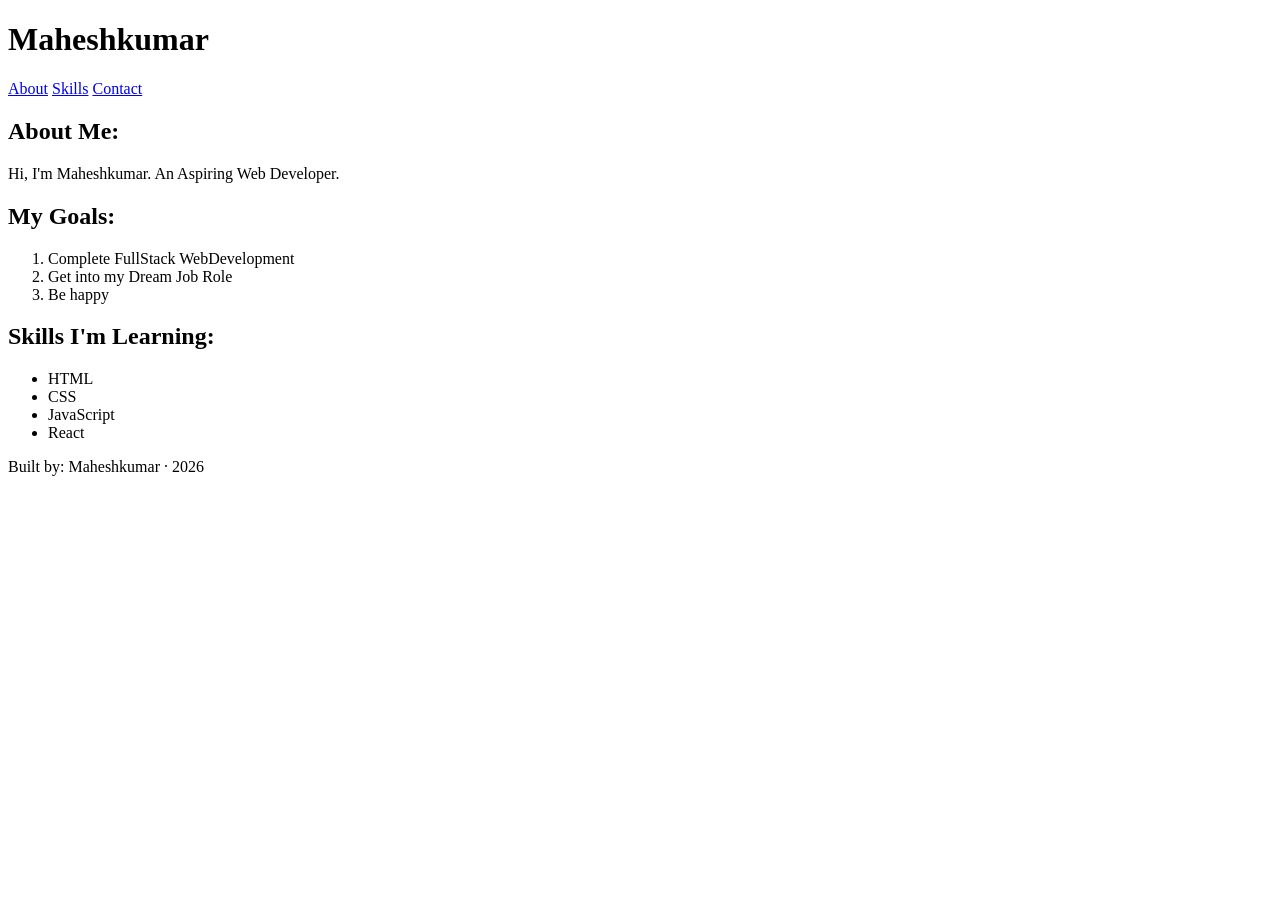
==== Week-1 HTML_CSS/Index.html @ d722ccef "Day 1: Built first HTML profile page" ====
<!DOCTYPE html>
<html lang="en">
  <head>
    <meta charset="UTF-8">
    <meta name="viewport" content="width=device-width, initial-scale=1.0">
    <meta name="description" content="Maheshkumar - Aspiring Full Stack Web Developer">
    <title>Maheshkumar | Web Developer</title>
  </head>
  <body>
    
    <header><h1>Maheshkumar</h1>
     <nav>
      <a href="#">About</a>
      <a href="#">Skills</a>
      <a href="#">Contact</a>
     </nav>
    </header>
     
     <main>
      <section>
        <h2>About Me:</h2>
        <p>Hi, I'm Maheshkumar. An Aspiring Web Developer.</p>
      </section>

      <section>
        <h2>My Goals:</h2>
        <ol>
          <li>Complete FullStack WebDevelopment</li>
          <li>Get into my Dream Job Role</li>
          <li>Be happy</li>
        </ol>
      </section>

      <section>
        <h2>Skills I'm Learning:</h2>
        <ul>
          <li>HTML</li>
          <li>CSS</li>
          <li>JavaScript</li>
          <li>React</li>
        </ul>
      </section>
     </main>

    <footer>Built by: Maheshkumar · 2026</footer>     

  </body>
</html>
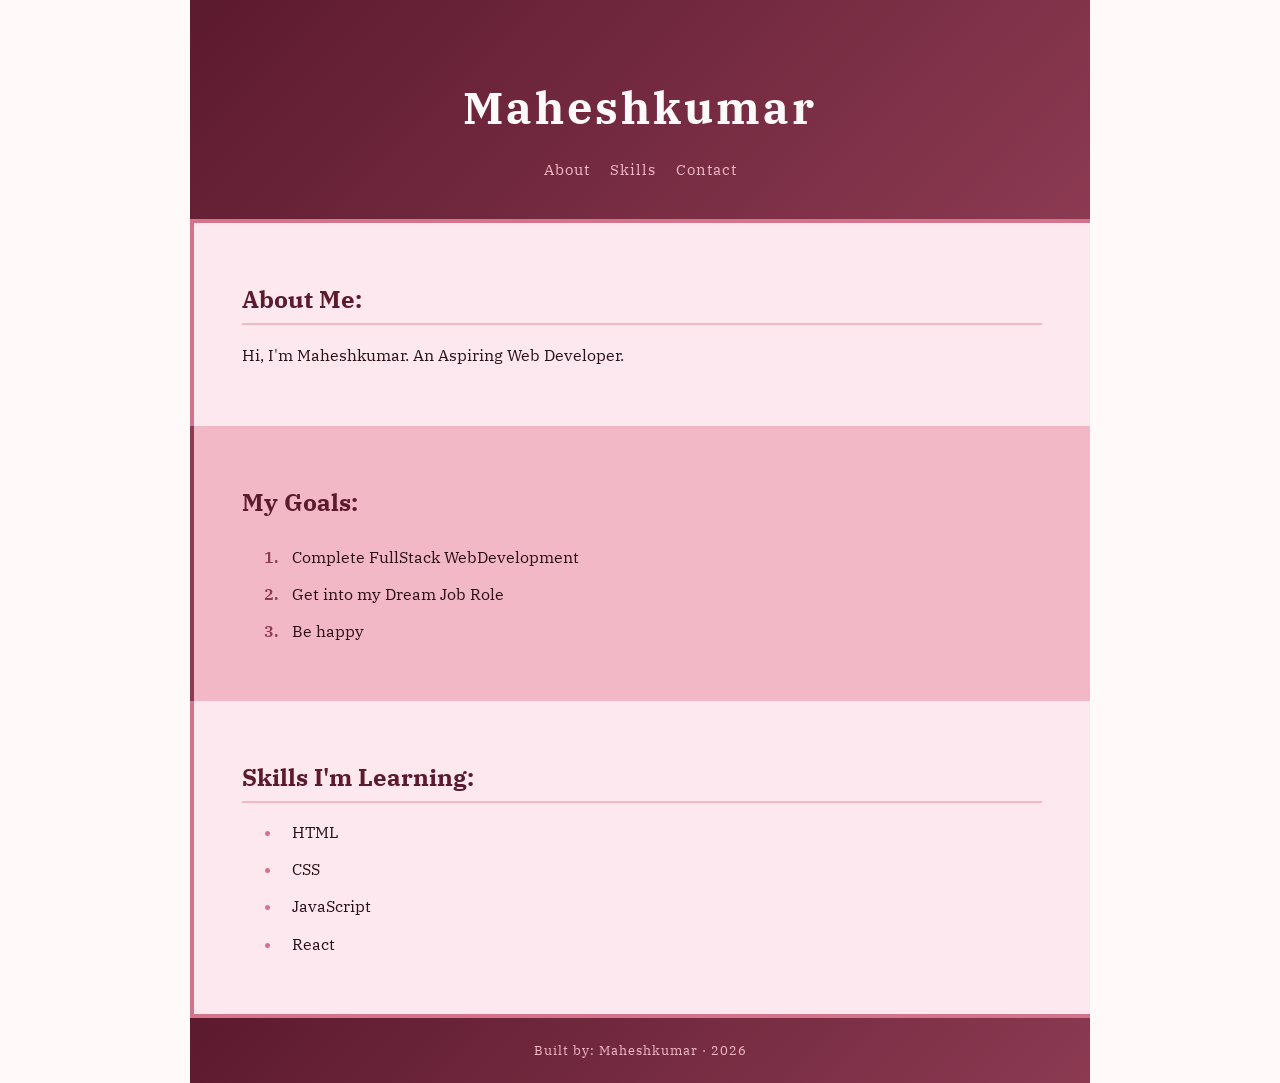
==== commit 65a4ea6c: "Day 2: Redesigned with Sakura blossom colour palette" ====
--- a/Week-1 HTML_CSS/Index.html
+++ b/Week-1 HTML_CSS/Index.html
@@ -5,11 +5,12 @@
     <meta name="viewport" content="width=device-width, initial-scale=1.0">
     <meta name="description" content="Maheshkumar - Aspiring Full Stack Web Developer">
     <title>Maheshkumar | Web Developer</title>
+    <link rel="stylesheet" href="style.css"> 
   </head>
   <body>
     
     <header><h1>Maheshkumar</h1>
-     <nav>
+     <nav class="navbar">
       <a href="#">About</a>
       <a href="#">Skills</a>
       <a href="#">Contact</a>
@@ -17,12 +18,12 @@
     </header>
      
      <main>
-      <section>
+      <section class="section" id="section-1">
         <h2>About Me:</h2>
         <p>Hi, I'm Maheshkumar. An Aspiring Web Developer.</p>
       </section>
 
-      <section>
+      <section class="section" id="section-2">
         <h2>My Goals:</h2>
         <ol>
           <li>Complete FullStack WebDevelopment</li>
@@ -31,7 +32,7 @@
         </ol>
       </section>
 
-      <section>
+      <section class="section" id="section-3">
         <h2>Skills I'm Learning:</h2>
         <ul>
           <li>HTML</li>
--- a/Week-1 HTML_CSS/style.css
+++ b/Week-1 HTML_CSS/style.css
@@ -0,0 +1,126 @@
+@import url('https://fonts.googleapis.com/css2?family=IBM+Plex+Serif:ital,wght@0,300;0,400;0,500;0,600;0,700;1,400&display=swap');
+
+/* ── CSS VARIABLES — Sakura Blossom Palette ── */
+:root {
+  --sakura-deep:   #5c1a2e;
+  --sakura-dark:   #8b3a52;
+  --sakura-mid:    #d4748c;
+  --sakura-light:  #f2b8c6;
+  --sakura-pale:   #fce8ee;
+  --sakura-white:  #fffaf9;
+  --sakura-mist:   #7a9e87;
+  --sakura-text:   #2d1018;
+}
+
+/* ── BASE ── */
+body {
+  font-family: 'IBM Plex Serif', serif;
+  max-width: 900px;
+  margin: 0 auto;
+  background-color: var(--sakura-white);
+  color: var(--sakura-text);
+}
+
+/* ── HEADER ── */
+header {
+  background: linear-gradient(135deg, var(--sakura-deep), var(--sakura-dark));
+  color: var(--sakura-white);
+  text-align: center;
+  padding: 48px 20px 24px;
+  border-bottom: 4px solid var(--sakura-mid);
+}
+
+header h1 {
+  font-size: 2.8rem;
+  font-weight: 700;
+  letter-spacing: 3px;
+  color: var(--sakura-white);
+  margin-bottom: 8px;
+}
+
+/* ── NAVBAR ── */
+.navbar {
+  display: flex;
+  gap: 20px;
+  padding: 16px 30px;
+  justify-content: center;
+}
+
+.navbar a {
+  color: var(--sakura-light);
+  text-decoration: none;
+  font-size: 15px;
+  letter-spacing: 1px;
+  transition: color 0.3s ease;
+}
+
+.navbar a:hover {
+  color: var(--sakura-mist);
+}
+
+/* ── SECTIONS ── */
+.section {
+  padding: 40px 48px;
+  max-width: 1100px;
+  margin: 0 auto;
+}
+
+#section-1 {
+  background-color: var(--sakura-pale);
+  border-left: 4px solid var(--sakura-mid);
+}
+
+#section-2 {
+  background-color: var(--sakura-light);
+  border-left: 4px solid var(--sakura-dark);
+}
+
+#section-3 {
+  background-color: var(--sakura-pale);
+  border-left: 4px solid var(--sakura-mid);
+}
+
+/* ── HEADINGS ── */
+h2 {
+  color: var(--sakura-deep);
+  font-size: 1.5rem;
+  margin-bottom: 16px;
+  padding-bottom: 8px;
+  border-bottom: 2px solid var(--sakura-light);
+}
+
+/* ── PARAGRAPH ── */
+p {
+  color: var(--sakura-text);
+  line-height: 1.8;
+  font-size: 1rem;
+}
+
+/* ── LISTS ── */
+li {
+  padding-left: 10px;
+  margin-bottom: 10px;
+  line-height: 1.7;
+  color: var(--sakura-text);
+}
+
+ol li::marker {
+  color: var(--sakura-dark);
+  font-weight: 600;
+}
+
+ul li::marker {
+  color: var(--sakura-mid);
+}
+
+/* ── FOOTER ── */
+footer {
+  background: linear-gradient(135deg, var(--sakura-deep), var(--sakura-dark));
+  color: var(--sakura-light);
+  text-align: center;
+  padding: 24px 20px;
+  font-size: 13px;
+  letter-spacing: 1px;
+  border-top: 4px solid var(--sakura-mid);
+  margin-top: 0;
+}
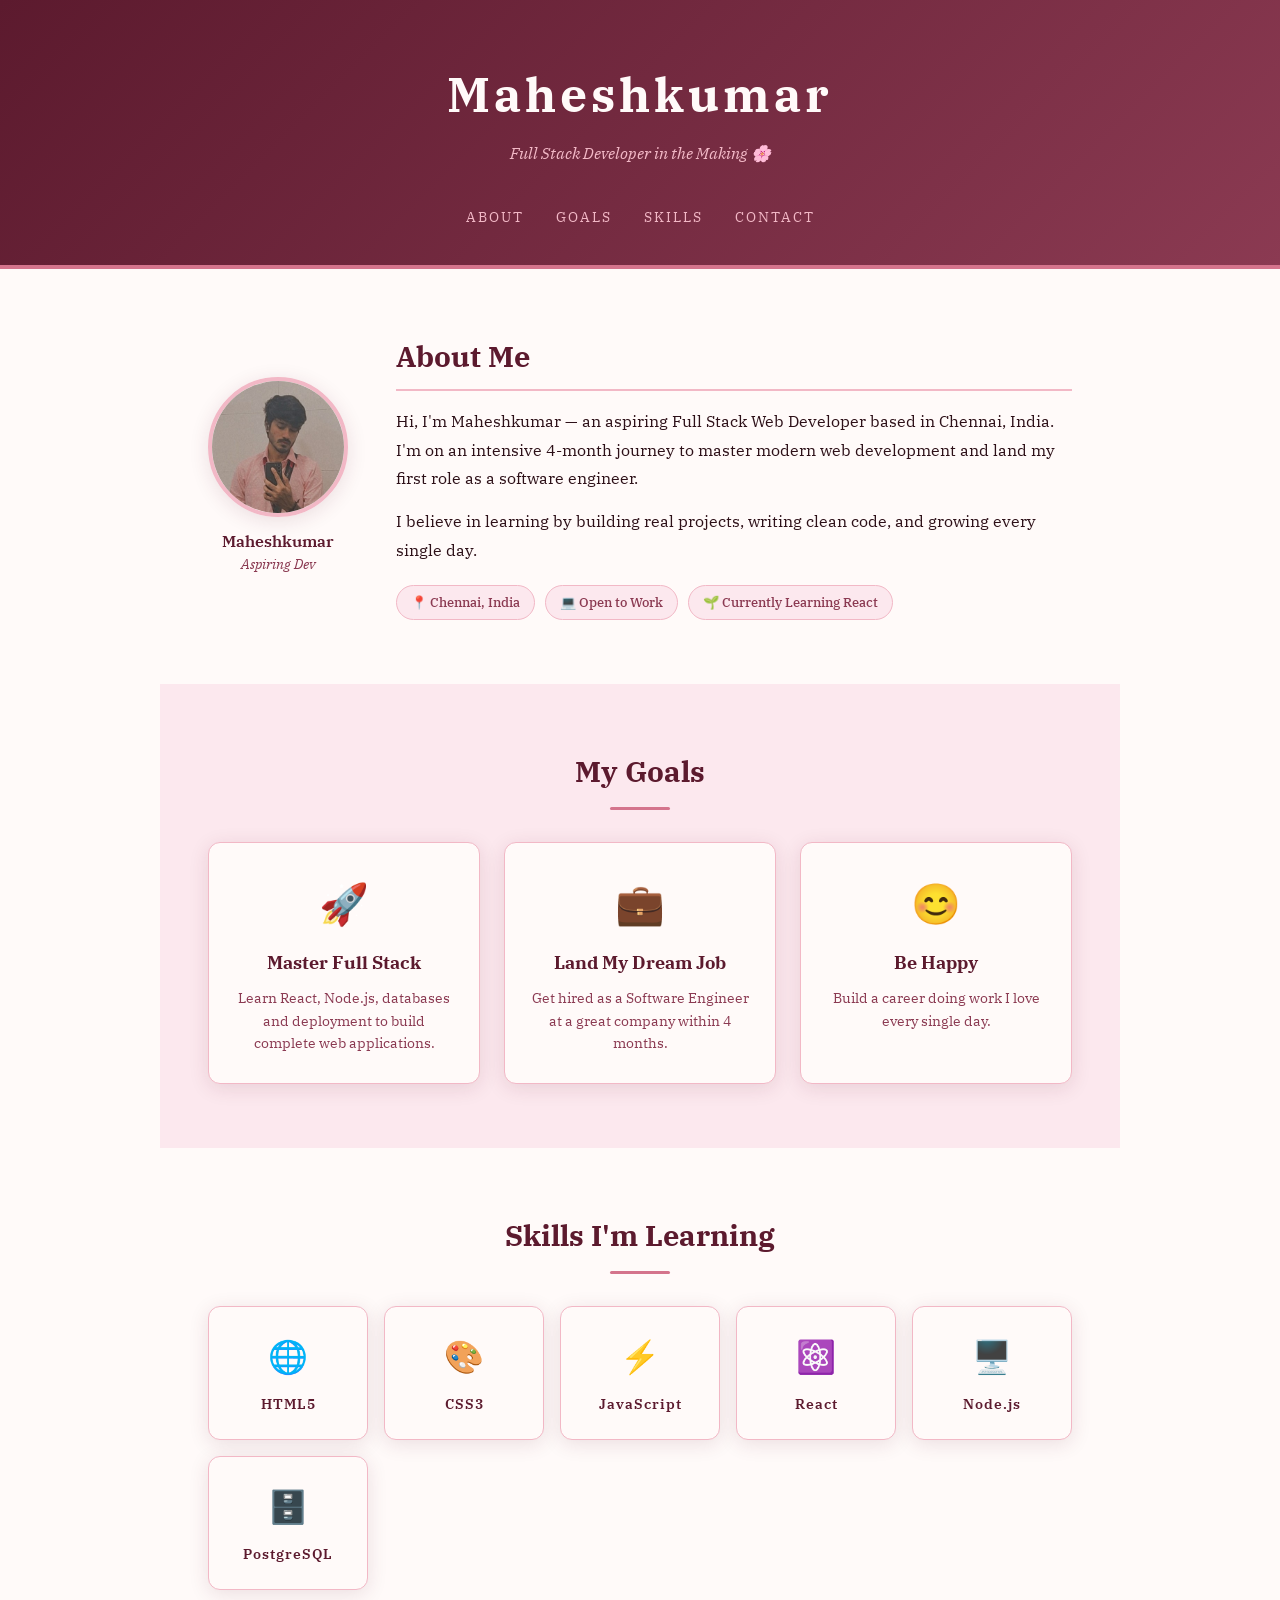
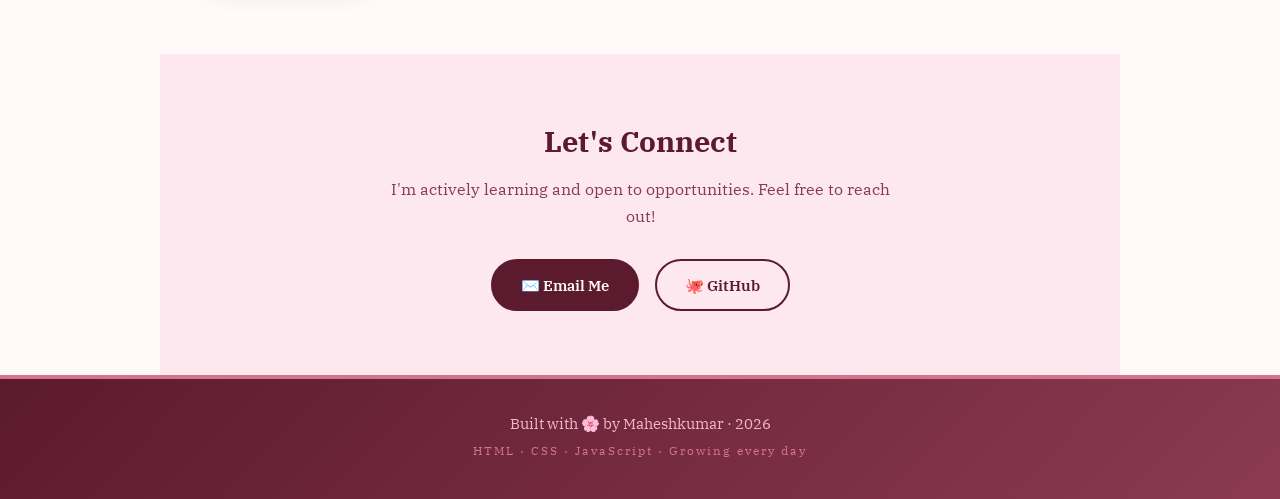
==== commit 686690d1: "Day 3: Rebuilt layout with Flexbox, Grid and hover effects" ====
--- a/Week-1 HTML_CSS/Index.html
+++ b/Week-1 HTML_CSS/Index.html
@@ -5,45 +5,115 @@
     <meta name="viewport" content="width=device-width, initial-scale=1.0">
     <meta name="description" content="Maheshkumar - Aspiring Full Stack Web Developer">
     <title>Maheshkumar | Web Developer</title>
-    <link rel="stylesheet" href="style.css"> 
+    <link rel="stylesheet" href="style.css">
   </head>
   <body>
-    
-    <header><h1>Maheshkumar</h1>
-     <nav class="navbar">
-      <a href="#">About</a>
-      <a href="#">Skills</a>
-      <a href="#">Contact</a>
-     </nav>
+
+    <header>
+      <h1>Maheshkumar</h1>
+      <p class="tagline">Full Stack Developer in the Making 🌸</p>
+      <nav class="navbar">
+        <a href="#about">About</a>
+        <a href="#goals">Goals</a>
+        <a href="#skills">Skills</a>
+        <a href="#contact">Contact</a>
+      </nav>
     </header>
-     
-     <main>
-      <section class="section" id="section-1">
-        <h2>About Me:</h2>
-        <p>Hi, I'm Maheshkumar. An Aspiring Web Developer.</p>
+
+    <main>
+
+      <section class="section" id="about">
+        <div class="about-grid">
+          <div class="avatar-box">
+            <img src="My Pic.jpeg" alt="Maheshkumar profile photo" class="avatar-placeholder">
+            <p class="avatar-name">Maheshkumar</p>
+            <p class="avatar-role">Aspiring Dev</p>
+          </div>
+          <div class="about-text">
+            <h2>About Me</h2>
+            <p>Hi, I'm Maheshkumar — an aspiring Full Stack Web Developer based in Chennai, India. I'm on an intensive 4-month journey to master modern web development and land my first role as a software engineer.</p>
+            <p>I believe in learning by building real projects, writing clean code, and growing every single day.</p>
+            <div class="about-badges">
+              <span class="badge">📍 Chennai, India</span>
+              <span class="badge">💻 Open to Work</span>
+              <span class="badge">🌱 Currently Learning React</span>
+            </div>
+          </div>
+        </div>
       </section>
 
-      <section class="section" id="section-2">
-        <h2>My Goals:</h2>
-        <ol>
-          <li>Complete FullStack WebDevelopment</li>
-          <li>Get into my Dream Job Role</li>
-          <li>Be happy</li>
-        </ol>
+      <section class="section section-alt" id="goals">
+        <h2 class="section-title">My Goals</h2>
+        <div class="goals-grid">
+          <div class="goal-card">
+            <div class="goal-icon">🚀</div>
+            <h3>Master Full Stack</h3>
+            <p>Learn React, Node.js, databases and deployment to build complete web applications.</p>
+          </div>
+          <div class="goal-card">
+            <div class="goal-icon">💼</div>
+            <h3>Land My Dream Job</h3>
+            <p>Get hired as a Software Engineer at a great company within 4 months.</p>
+          </div>
+          <div class="goal-card">
+            <div class="goal-icon">😊</div>
+            <h3>Be Happy</h3>
+            <p>Build a career doing work I love every single day.</p>
+          </div>
+        </div>
       </section>
 
-      <section class="section" id="section-3">
-        <h2>Skills I'm Learning:</h2>
-        <ul>
-          <li>HTML</li>
-          <li>CSS</li>
-          <li>JavaScript</li>
-          <li>React</li>
-        </ul>
+      <section class="section" id="skills">
+        <h2 class="section-title">Skills I'm Learning</h2>
+        <div class="skills-grid">
+          <div class="skill-card">
+            <span class="skill-icon">🌐</span>
+            <span class="skill-name">HTML5</span>
+          </div>
+          <div class="skill-card">
+            <span class="skill-icon">🎨</span>
+            <span class="skill-name">CSS3</span>
+          </div>
+          <div class="skill-card">
+            <span class="skill-icon">⚡</span>
+            <span class="skill-name">JavaScript</span>
+          </div>
+          <div class="skill-card">
+            <span class="skill-icon">⚛️</span>
+            <span class="skill-name">React</span>
+          </div>
+          <div class="skill-card">
+            <span class="skill-icon">🖥️</span>
+            <span class="skill-name">Node.js</span>
+          </div>
+          <div class="skill-card">
+            <span class="skill-icon">🗄️</span>
+            <span class="skill-name">PostgreSQL</span>
+          </div>
+        </div>
       </section>
-     </main>
 
-    <footer>Built by: Maheshkumar · 2026</footer>     
+      <section class="section section-alt" id="contact">
+        <div class="contact-box">
+          <h2>Let's Connect</h2>
+          <p>I'm actively learning and open to opportunities. Feel free to reach out!</p>
+          <div class="contact-buttons">
+            <a href="https://mail.google.com/mail/?view=cm&fs=1&to=maheshkumar07232001@gmail.com" 
+              target="_blank"
+              class="btn btn-primary">
+              ✉️ Email Me
+            </a>
+            <a href="https://github.com/MaheshkumarSelvakumar" target="_blank" class="btn btn-outline">🐙 GitHub</a>
+          </div>
+        </div>
+      </section>
+
+    </main>
+
+    <footer>
+      <p>Built with 🌸 by Maheshkumar · 2026</p>
+      <p class="footer-sub">HTML · CSS · JavaScript · Growing every day</p>
+    </footer>
 
   </body>
 </html>
--- a/Week-1 HTML_CSS/style.css
+++ b/Week-1 HTML_CSS/style.css
@@ -1,6 +1,5 @@
 @import url('https://fonts.googleapis.com/css2?family=IBM+Plex+Serif:ital,wght@0,300;0,400;0,500;0,600;0,700;1,400&display=swap');
 
-/* ── CSS VARIABLES — Sakura Blossom Palette ── */
 :root {
   --sakura-deep:   #5c1a2e;
   --sakura-dark:   #8b3a52;
@@ -10,117 +9,334 @@
   --sakura-white:  #fffaf9;
   --sakura-mist:   #7a9e87;
   --sakura-text:   #2d1018;
-}
-
-/* ── BASE ── */
+  --shadow-soft:   0 4px 20px rgba(92, 26, 46, 0.12);
+  --shadow-hover:  0 12px 32px rgba(92, 26, 46, 0.2);
+  --radius:        12px;
+}
+
+* {
+  margin: 0;
+  padding: 0;
+  box-sizing: border-box;
+}
+
 body {
   font-family: 'IBM Plex Serif', serif;
-  max-width: 900px;
-  margin: 0 auto;
   background-color: var(--sakura-white);
   color: var(--sakura-text);
-}
-
-/* ── HEADER ── */
+  line-height: 1.6;
+}
+
 header {
   background: linear-gradient(135deg, var(--sakura-deep), var(--sakura-dark));
   color: var(--sakura-white);
   text-align: center;
-  padding: 48px 20px 24px;
+  padding: 56px 24px 32px;
   border-bottom: 4px solid var(--sakura-mid);
 }
 
 header h1 {
-  font-size: 2.8rem;
+  font-size: 3rem;
   font-weight: 700;
-  letter-spacing: 3px;
-  color: var(--sakura-white);
+  letter-spacing: 4px;
   margin-bottom: 8px;
 }
 
-/* ── NAVBAR ── */
+.tagline {
+  font-size: 1rem;
+  color: var(--sakura-light);
+  margin-bottom: 24px;
+  font-style: italic;
+}
+
 .navbar {
   display: flex;
-  gap: 20px;
-  padding: 16px 30px;
   justify-content: center;
+  gap: 32px;
+  padding: 16px 0 0;
 }
 
 .navbar a {
   color: var(--sakura-light);
   text-decoration: none;
-  font-size: 15px;
-  letter-spacing: 1px;
+  font-size: 14px;
+  letter-spacing: 2px;
+  text-transform: uppercase;
   transition: color 0.3s ease;
+  position: relative;
+  padding-bottom: 4px;
+}
+
+.navbar a::after {
+  content: '';
+  position: absolute;
+  bottom: 0;
+  left: 0;
+  width: 0;
+  height: 2px;
+  background: var(--sakura-mist);
+  transition: width 0.3s ease;
 }
 
 .navbar a:hover {
   color: var(--sakura-mist);
 }
 
-/* ── SECTIONS ── */
+.navbar a:hover::after {
+  width: 100%;
+}
+
 .section {
-  padding: 40px 48px;
-  max-width: 1100px;
+  padding: 64px 48px;
+  max-width: 960px;
   margin: 0 auto;
 }
 
-#section-1 {
+.section-alt {
   background-color: var(--sakura-pale);
-  border-left: 4px solid var(--sakura-mid);
-}
-
-#section-2 {
-  background-color: var(--sakura-light);
-  border-left: 4px solid var(--sakura-dark);
-}
-
-#section-3 {
-  background-color: var(--sakura-pale);
-  border-left: 4px solid var(--sakura-mid);
-}
-
-/* ── HEADINGS ── */
-h2 {
-  color: var(--sakura-deep);
-  font-size: 1.5rem;
+}
+
+.section-title {
+  color: var(--sakura-deep);
+  font-size: 1.8rem;
+  margin-bottom: 32px;
+  text-align: center;
+  position: relative;
+  padding-bottom: 16px;
+}
+
+.section-title::after {
+  content: '';
+  position: absolute;
+  bottom: 0;
+  left: 50%;
+  transform: translateX(-50%);
+  width: 60px;
+  height: 3px;
+  background: var(--sakura-mid);
+  border-radius: 2px;
+}
+
+.about-grid {
+  display: flex;
+  gap: 48px;
+  align-items: center;
+}
+
+.avatar-box {
+  display: flex;
+  flex-direction: column;
+  align-items: center;
+  flex-shrink: 0;
+}
+
+.avatar-placeholder {
+  width: 140px;
+  height: 140px;
+  border-radius: 50%;
+  background: linear-gradient(135deg, var(--sakura-mid), var(--sakura-dark));
+  display: flex;
+  align-items: center;
+  justify-content: center;
+  font-size: 3.5rem;
+  font-weight: 700;
+  color: var(--sakura-white);
+  border: 4px solid var(--sakura-light);
+  margin-bottom: 12px;
+  box-shadow: var(--shadow-soft);
+}
+
+.avatar-name {
+  font-weight: 600;
+  color: var(--sakura-deep);
+  font-size: 1rem;
+}
+
+.avatar-role {
+  font-size: 0.85rem;
+  color: var(--sakura-dark);
+  font-style: italic;
+}
+
+.about-text h2 {
+  color: var(--sakura-deep);
+  font-size: 1.8rem;
   margin-bottom: 16px;
-  padding-bottom: 8px;
+  padding-bottom: 10px;
   border-bottom: 2px solid var(--sakura-light);
 }
 
-/* ── PARAGRAPH ── */
-p {
+.about-text p {
   color: var(--sakura-text);
+  margin-bottom: 14px;
   line-height: 1.8;
-  font-size: 1rem;
-}
-
-/* ── LISTS ── */
-li {
-  padding-left: 10px;
+}
+
+.about-badges {
+  display: flex;
+  flex-wrap: wrap;
+  gap: 10px;
+  margin-top: 20px;
+}
+
+.badge {
+  background: var(--sakura-pale);
+  border: 1.5px solid var(--sakura-light);
+  color: var(--sakura-dark);
+  padding: 6px 14px;
+  border-radius: 100px;
+  font-size: 0.82rem;
+  font-weight: 500;
+}
+
+.goals-grid {
+  display: grid;
+  grid-template-columns: repeat(3, 1fr);
+  gap: 24px;
+}
+
+.goal-card {
+  background: var(--sakura-white);
+  border: 1.5px solid var(--sakura-light);
+  border-radius: var(--radius);
+  padding: 28px 24px;
+  text-align: center;
+  transition: transform 0.3s ease, box-shadow 0.3s ease;
+  box-shadow: var(--shadow-soft);
+}
+
+.goal-card:hover {
+  transform: translateY(-6px);
+  box-shadow: var(--shadow-hover);
+}
+
+.goal-icon {
+  font-size: 2.5rem;
+  margin-bottom: 14px;
+}
+
+.goal-card h3 {
+  color: var(--sakura-deep);
   margin-bottom: 10px;
+  font-size: 1.1rem;
+}
+
+.goal-card p {
+  font-size: 0.88rem;
+  color: var(--sakura-dark);
+  line-height: 1.6;
+}
+
+.skills-grid {
+  display: grid;
+  grid-template-columns: repeat(auto-fit, minmax(140px, 1fr));
+  gap: 16px;
+}
+
+.skill-card {
+  background: var(--sakura-white);
+  border: 1.5px solid var(--sakura-light);
+  border-radius: var(--radius);
+  padding: 24px 16px;
+  text-align: center;
+  display: flex;
+  flex-direction: column;
+  align-items: center;
+  gap: 10px;
+  transition: transform 0.3s ease, box-shadow 0.3s ease, background 0.3s ease;
+  box-shadow: var(--shadow-soft);
+  cursor: default;
+}
+
+.skill-card:hover {
+  transform: translateY(-4px);
+  background: var(--sakura-pale);
+  box-shadow: var(--shadow-hover);
+}
+
+.skill-icon {
+  font-size: 2rem;
+}
+
+.skill-name {
+  font-size: 0.9rem;
+  font-weight: 600;
+  color: var(--sakura-deep);
+  letter-spacing: 1px;
+}
+
+.contact-box {
+  text-align: center;
+  max-width: 500px;
+  margin: 0 auto;
+}
+
+.contact-box h2 {
+  color: var(--sakura-deep);
+  font-size: 1.8rem;
+  margin-bottom: 12px;
+}
+
+.contact-box p {
+  color: var(--sakura-dark);
+  margin-bottom: 28px;
   line-height: 1.7;
-  color: var(--sakura-text);
-}
-
-ol li::marker {
-  color: var(--sakura-dark);
+}
+
+.contact-buttons {
+  display: flex;
+  gap: 16px;
+  justify-content: center;
+  flex-wrap: wrap;
+}
+
+.btn {
+  padding: 12px 28px;
+  border-radius: 100px;
+  font-family: 'IBM Plex Serif', serif;
+  font-size: 0.95rem;
   font-weight: 600;
-}
-
-ul li::marker {
-  color: var(--sakura-mid);
-}
-
-/* ── FOOTER ── */
+  text-decoration: none;
+  transition: transform 0.2s ease, box-shadow 0.2s ease;
+  display: inline-block;
+}
+
+.btn:hover {
+  transform: translateY(-3px);
+  box-shadow: var(--shadow-hover);
+}
+
+.btn-primary {
+  background: var(--sakura-deep);
+  color: var(--sakura-white);
+  border: 2px solid var(--sakura-deep);
+}
+
+.btn-outline {
+  background: transparent;
+  color: var(--sakura-deep);
+  border: 2px solid var(--sakura-deep);
+}
+
+.btn-outline:hover {
+  background: var(--sakura-pale);
+}
+
 footer {
   background: linear-gradient(135deg, var(--sakura-deep), var(--sakura-dark));
   color: var(--sakura-light);
   text-align: center;
-  padding: 24px 20px;
-  font-size: 13px;
-  letter-spacing: 1px;
+  padding: 32px 24px;
   border-top: 4px solid var(--sakura-mid);
-  margin-top: 0;
+}
+
+footer p {
+  margin-bottom: 6px;
+  font-size: 0.95rem;
+}
+
+.footer-sub {
+  font-size: 0.78rem;
+  color: var(--sakura-mid);
+  letter-spacing: 2px;
 }
